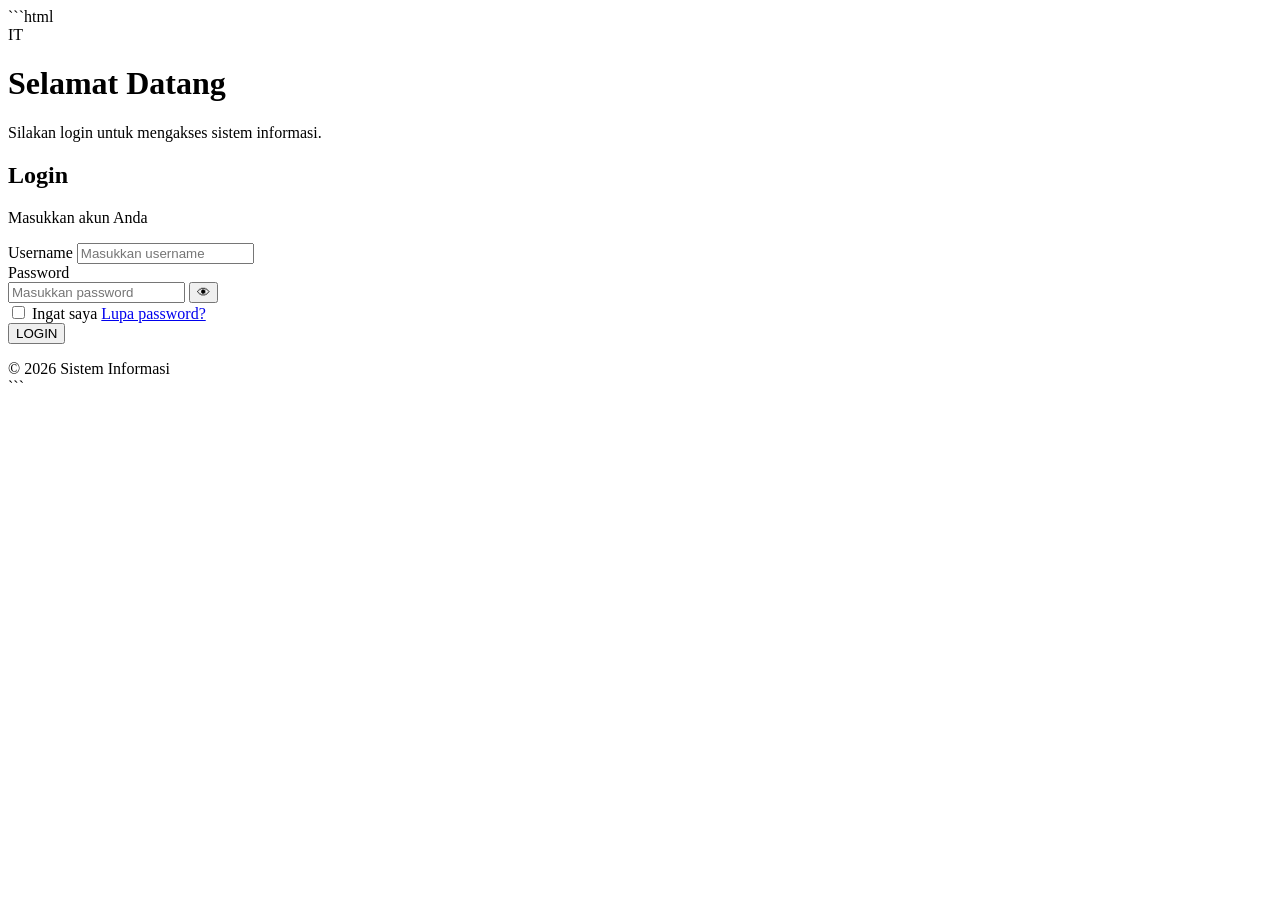
==== login.html @ 39bede2d "Create login.html" ====
```html
<!DOCTYPE html>
<html lang="id">
<head>
    <meta charset="UTF-8">

    <!-- Agar responsif di HP -->
    <meta name="viewport" content="width=device-width, initial-scale=1.0">

    <title>Login - Sistem Informasi</title>

    <!-- CSS -->
    <link rel="stylesheet" href="style.css">
</head>

<body>

    <div class="login-container">

        <!-- =========================
             BAGIAN KIRI
        ========================== -->

        <div class="login-info">

            <div class="logo">
                <div class="logo-icon">
                    IT
                </div>
            </div>

            <h1>
                Selamat Datang
            </h1>

            <p>
                Silakan login untuk mengakses
                sistem informasi.
            </p>

        </div>


        <!-- =========================
             BAGIAN LOGIN
        ========================== -->

        <div class="login-box">

            <h2>
                Login
            </h2>

            <p class="subtitle">
                Masukkan akun Anda
            </p>


            <form id="loginForm">

                <!-- USERNAME -->

                <div class="form-group">

                    <label for="username">
                        Username
                    </label>

                    <input
                        type="text"
                        id="username"
                        name="username"
                        placeholder="Masukkan username"
                        autocomplete="username"
                        required
                    >

                </div>


                <!-- PASSWORD -->

                <div class="form-group">

                    <label for="password">
                        Password
                    </label>

                    <div class="password-wrapper">

                        <input
                            type="password"
                            id="password"
                            name="password"
                            placeholder="Masukkan password"
                            autocomplete="current-password"
                            required
                        >

                        <button
                            type="button"
                            id="togglePassword"
                            class="toggle-password"
                            aria-label="Tampilkan password"
                        >
                            👁
                        </button>

                    </div>

                </div>


                <!-- OPTIONS -->

                <div class="login-options">

                    <label class="remember">

                        <input
                            type="checkbox"
                            id="remember"
                        >

                        <span>
                            Ingat saya
                        </span>

                    </label>


                    <a
                        href="#"
                        onclick="forgotPassword(); return false;"
                    >
                        Lupa password?
                    </a>

                </div>


                <!-- LOGIN BUTTON -->

                <button
                    type="submit"
                    id="loginButton"
                    class="login-button"
                >

                    <span id="buttonText">
                        LOGIN
                    </span>

                    <span
                        id="loading"
                        class="loading"
                    ></span>

                </button>


                <!-- MESSAGE -->

                <div id="message"></div>

            </form>


            <!-- FOOTER -->

            <div class="footer">

                © 2026 Sistem Informasi

            </div>

        </div>

    </div>


    <!-- JAVASCRIPT -->

    <script src="script.js"></script>

</body>
</html>
```
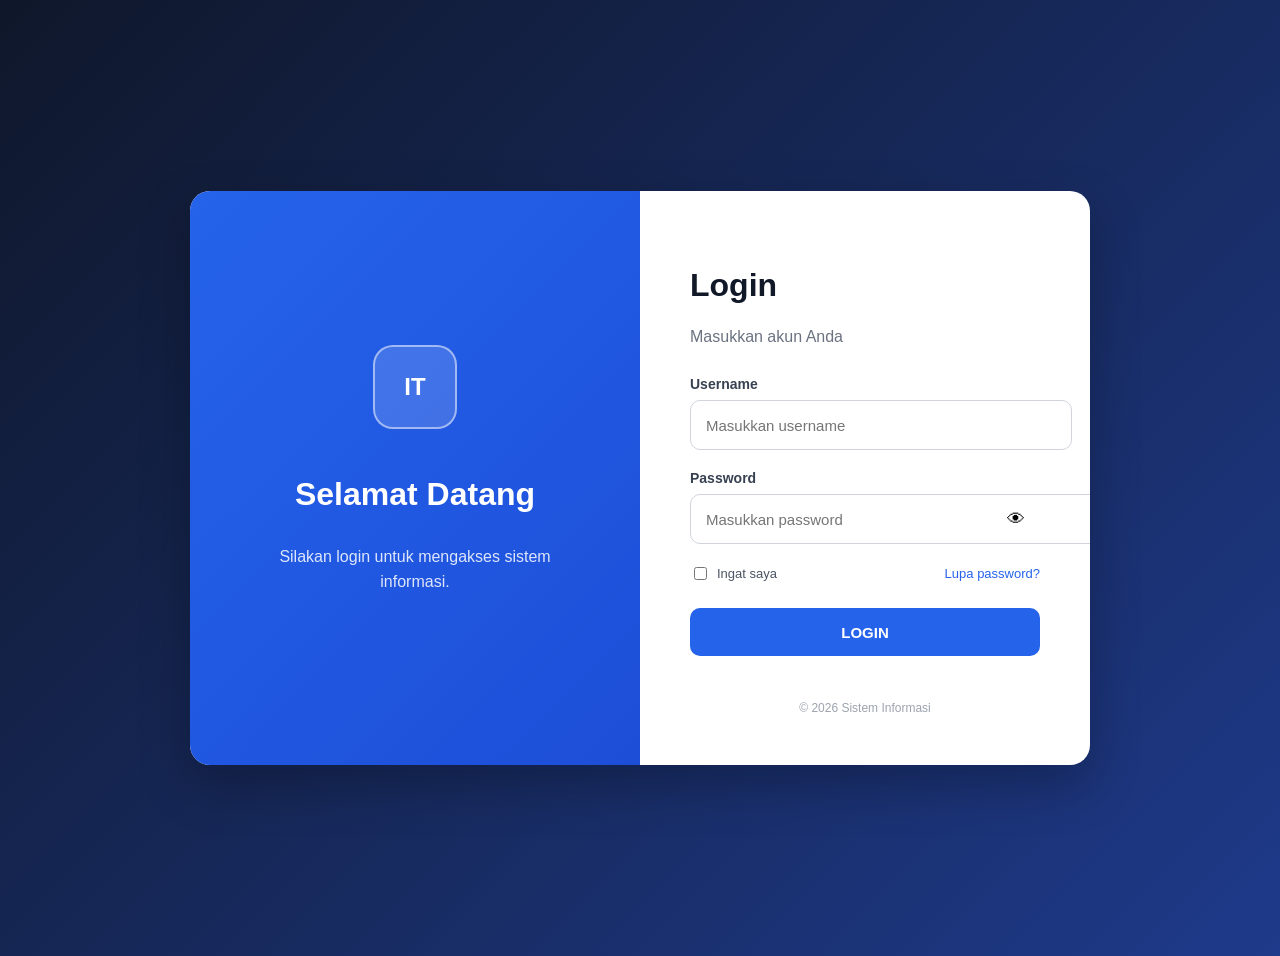
==== commit 1446acd0: "Update login.html" ====
--- a/login.html
+++ b/login.html
@@ -1,4 +1,3 @@
-```html
 <!DOCTYPE html>
 <html lang="id">
 <head>
@@ -185,4 +184,3 @@
 
 </body>
 </html>
-```
--- a/style.css
+++ b/style.css
@@ -0,0 +1,574 @@
+```css
+* {
+    margin: 0;
+    padding: 0;
+    box-sizing: border-box;
+}
+
+body {
+    font-family: Arial, Helvetica, sans-serif;
+
+    min-height: 100vh;
+
+    background:
+        linear-gradient(
+            135deg,
+            #0f172a,
+            #1e3a8a
+        );
+
+    display: flex;
+    justify-content: center;
+    align-items: center;
+
+    padding: 20px;
+}
+
+
+/* =========================
+   CONTAINER
+========================= */
+
+.login-container {
+
+    width: 100%;
+    max-width: 900px;
+
+    min-height: 520px;
+
+    background: white;
+
+    border-radius: 20px;
+
+    overflow: hidden;
+
+    display: grid;
+    grid-template-columns: 1fr 1fr;
+
+    box-shadow:
+        0 20px 50px rgba(0, 0, 0, 0.25);
+}
+
+
+/* =========================
+   BAGIAN INFORMASI
+========================= */
+
+.login-info {
+
+    background:
+        linear-gradient(
+            135deg,
+            #2563eb,
+            #1d4ed8
+        );
+
+    color: white;
+
+    display: flex;
+    flex-direction: column;
+
+    justify-content: center;
+    align-items: center;
+
+    text-align: center;
+
+    padding: 40px;
+}
+
+
+.logo {
+
+    margin-bottom: 25px;
+}
+
+
+.logo-icon {
+
+    width: 80px;
+    height: 80px;
+
+    background: rgba(255,255,255,0.15);
+
+    border: 2px solid rgba(255,255,255,0.5);
+
+    border-radius: 20px;
+
+    display: flex;
+    align-items: center;
+    justify-content: center;
+
+    font-size: 24px;
+    font-weight: bold;
+}
+
+
+.login-info h1 {
+
+    font-size: 32px;
+
+    margin-bottom: 15px;
+}
+
+
+.login-info p {
+
+    max-width: 300px;
+
+    line-height: 1.6;
+
+    color: rgba(255,255,255,0.85);
+}
+
+
+/* =========================
+   LOGIN BOX
+========================= */
+
+.login-box {
+
+    padding: 50px;
+
+    display: flex;
+    flex-direction: column;
+    justify-content: center;
+}
+
+
+.login-box h2 {
+
+    font-size: 32px;
+
+    color: #111827;
+
+    margin-bottom: 8px;
+}
+
+
+.subtitle {
+
+    color: #6b7280;
+
+    margin-bottom: 30px;
+}
+
+
+/* =========================
+   FORM
+========================= */
+
+.form-group {
+
+    margin-bottom: 20px;
+}
+
+
+.form-group label {
+
+    display: block;
+
+    margin-bottom: 8px;
+
+    font-size: 14px;
+
+    font-weight: 600;
+
+    color: #374151;
+}
+
+
+.form-group input {
+
+    width: 100%;
+
+    height: 48px;
+
+    padding: 0 15px;
+
+    border: 1px solid #d1d5db;
+
+    border-radius: 10px;
+
+    font-size: 15px;
+
+    outline: none;
+
+    transition: 0.2s;
+}
+
+
+.form-group input:focus {
+
+    border-color: #2563eb;
+
+    box-shadow:
+        0 0 0 3px rgba(37,99,235,0.12);
+}
+
+
+/* =========================
+   PASSWORD
+========================= */
+
+.password-wrapper {
+
+    position: relative;
+}
+
+
+.password-wrapper input {
+
+    padding-right: 50px;
+}
+
+
+.toggle-password {
+
+    position: absolute;
+
+    right: 10px;
+    top: 50%;
+
+    transform: translateY(-50%);
+
+    border: none;
+
+    background: transparent;
+
+    cursor: pointer;
+
+    font-size: 18px;
+
+    padding: 5px;
+}
+
+
+/* =========================
+   OPTIONS
+========================= */
+
+.login-options {
+
+    display: flex;
+
+    justify-content: space-between;
+
+    align-items: center;
+
+    margin-bottom: 25px;
+
+    font-size: 13px;
+}
+
+
+.remember {
+
+    display: flex;
+
+    align-items: center;
+
+    gap: 7px;
+
+    color: #4b5563;
+
+    cursor: pointer;
+}
+
+
+.login-options a {
+
+    color: #2563eb;
+
+    text-decoration: none;
+}
+
+
+.login-options a:hover {
+
+    text-decoration: underline;
+}
+
+
+/* =========================
+   BUTTON
+========================= */
+
+.login-button {
+
+    width: 100%;
+
+    height: 48px;
+
+    border: none;
+
+    border-radius: 10px;
+
+    background: #2563eb;
+
+    color: white;
+
+    font-size: 15px;
+
+    font-weight: bold;
+
+    cursor: pointer;
+
+    transition: 0.2s;
+
+    display: flex;
+
+    align-items: center;
+
+    justify-content: center;
+
+    gap: 10px;
+}
+
+
+.login-button:hover {
+
+    background: #1d4ed8;
+
+    transform: translateY(-1px);
+}
+
+
+.login-button:active {
+
+    transform: translateY(0);
+}
+
+
+.login-button:disabled {
+
+    opacity: 0.7;
+
+    cursor: not-allowed;
+}
+
+
+/* =========================
+   LOADING
+========================= */
+
+.loading {
+
+    display: none;
+
+    width: 18px;
+    height: 18px;
+
+    border: 2px solid rgba(255,255,255,0.4);
+
+    border-top-color: white;
+
+    border-radius: 50%;
+
+    animation: spin 0.7s linear infinite;
+}
+
+
+@keyframes spin {
+
+    to {
+        transform: rotate(360deg);
+    }
+
+}
+
+
+/* =========================
+   MESSAGE
+========================= */
+
+#message {
+
+    margin-top: 15px;
+
+    text-align: center;
+
+    font-size: 14px;
+}
+
+
+.success {
+
+    color: #16a34a;
+}
+
+
+.error {
+
+    color: #dc2626;
+}
+
+
+/* =========================
+   FOOTER
+========================= */
+
+.footer {
+
+    text-align: center;
+
+    color: #9ca3af;
+
+    font-size: 12px;
+
+    margin-top: 30px;
+}
+
+
+/* =========================
+   TABLET
+========================= */
+
+@media (max-width: 768px) {
+
+    body {
+
+        padding: 15px;
+
+    }
+
+    .login-container {
+
+        grid-template-columns: 1fr;
+
+        max-width: 500px;
+
+        min-height: auto;
+
+    }
+
+    .login-info {
+
+        padding: 35px 20px;
+
+    }
+
+    .login-info h1 {
+
+        font-size: 26px;
+
+    }
+
+    .logo-icon {
+
+        width: 65px;
+        height: 65px;
+
+        font-size: 20px;
+
+    }
+
+    .login-info p {
+
+        font-size: 14px;
+
+    }
+
+    .login-box {
+
+        padding: 35px 25px;
+
+    }
+
+}
+
+
+/* =========================
+   HP
+========================= */
+
+@media (max-width: 480px) {
+
+    body {
+
+        padding: 10px;
+
+        align-items: center;
+
+    }
+
+    .login-container {
+
+        border-radius: 15px;
+
+    }
+
+    .login-info {
+
+        padding: 25px 20px;
+
+    }
+
+    .login-info h1 {
+
+        font-size: 22px;
+
+        margin-bottom: 8px;
+
+    }
+
+    .login-info p {
+
+        font-size: 13px;
+
+    }
+
+    .logo {
+
+        margin-bottom: 15px;
+
+    }
+
+    .logo-icon {
+
+        width: 55px;
+        height: 55px;
+
+        border-radius: 15px;
+
+        font-size: 17px;
+
+    }
+
+    .login-box {
+
+        padding: 30px 20px;
+
+    }
+
+    .login-box h2 {
+
+        font-size: 26px;
+
+    }
+
+    .subtitle {
+
+        margin-bottom: 25px;
+
+    }
+
+    .form-group input {
+
+        height: 46px;
+
+    }
+
+    .login-button {
+
+        height: 46px;
+
+    }
+
+    .login-options {
+
+        font-size: 12px;
+
+    }
+
+}
+```
